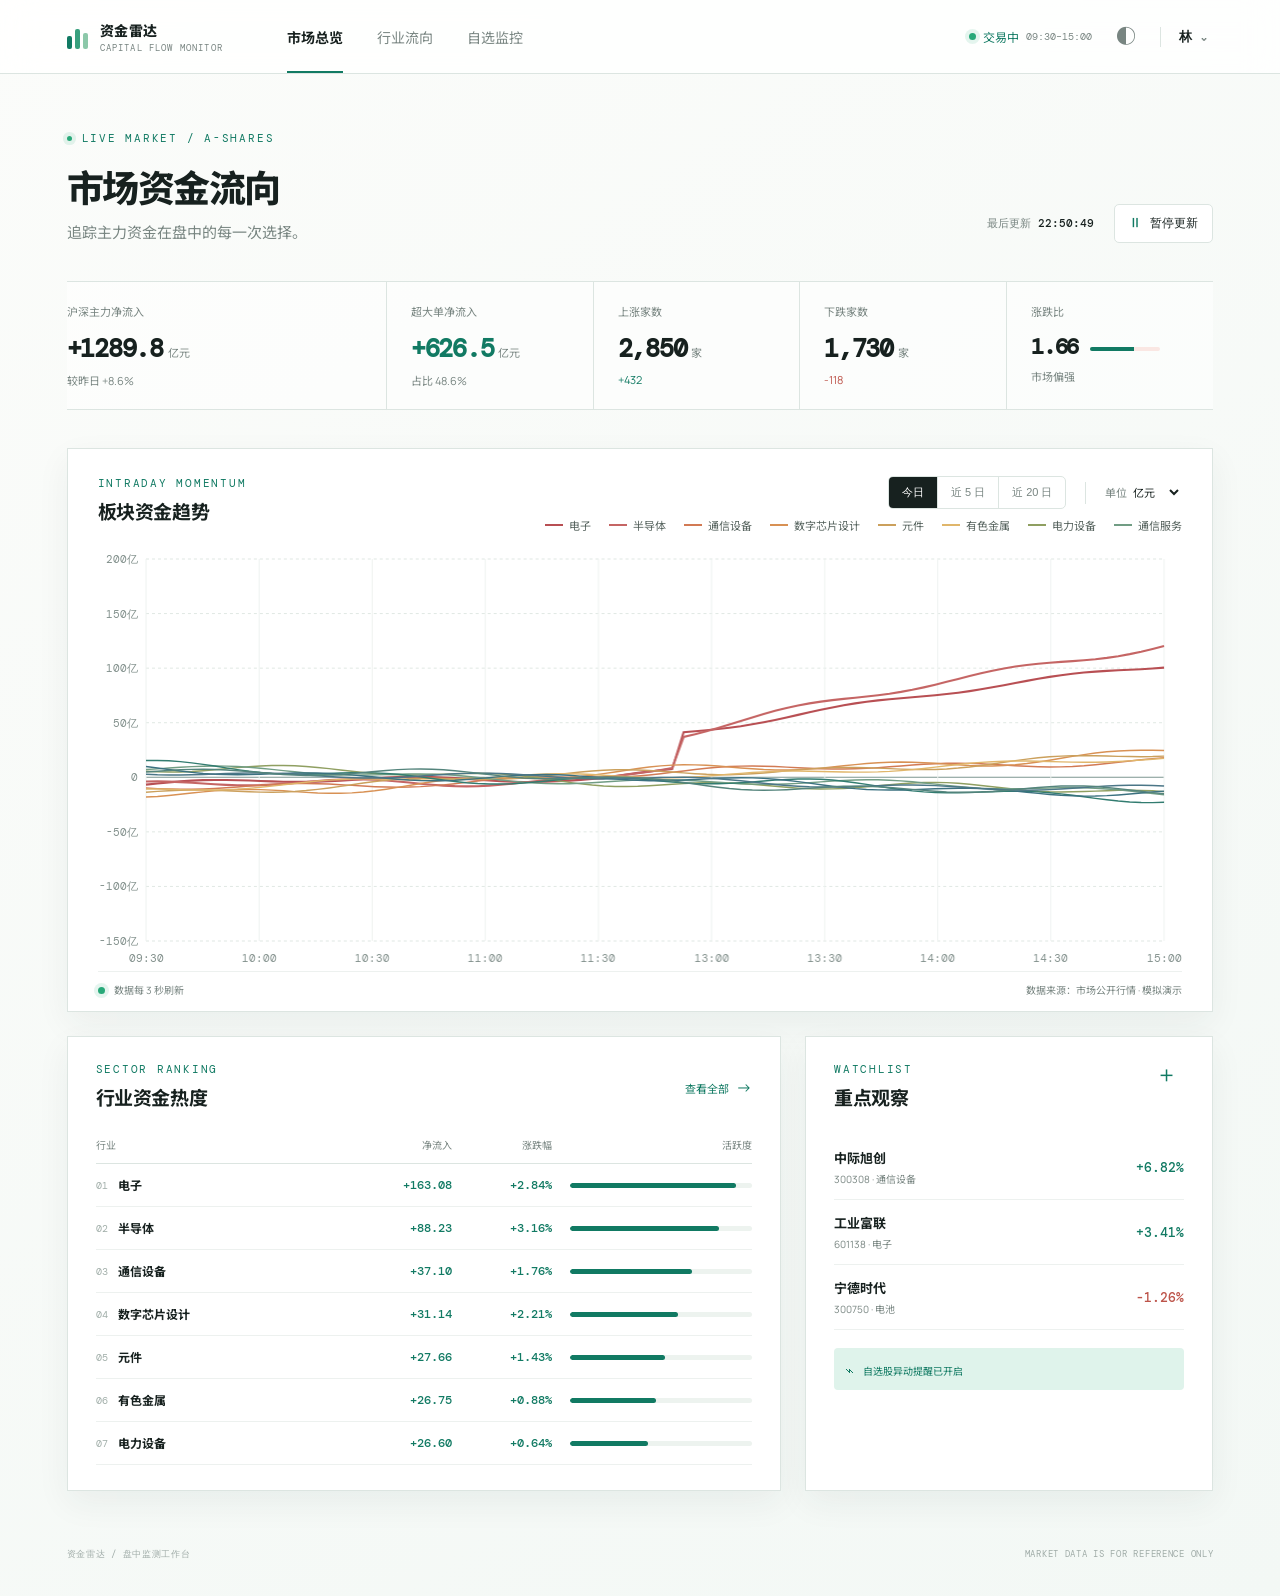
==== dashboard/index.html @ dcb3d4a8 "大盘" ====
<!doctype html>
<html lang="zh-CN">
  <head>
    <meta charset="UTF-8" />
    <meta name="viewport" content="width=device-width, initial-scale=1.0" />
    <title>资金雷达 · 实时市场流向</title>
    <link rel="icon" href="data:image/svg+xml,%3Csvg xmlns='http://www.w3.org/2000/svg' viewBox='0 0 32 32'%3E%3Crect x='4' y='15' width='5' height='13' rx='2' fill='%23117a63'/%3E%3Crect x='13' y='7' width='5' height='21' rx='2' fill='%2338a07e'/%3E%3Crect x='22' y='11' width='5' height='17' rx='2' fill='%238cc8a9'/%3E%3C/svg%3E" />
    <link rel="preconnect" href="https://fonts.googleapis.com" />
    <link rel="preconnect" href="https://fonts.gstatic.com" crossorigin />
    <link href="https://fonts.googleapis.com/css2?family=DM+Mono:wght@400;500&family=Manrope:wght@400;500;600;700;800&family=Noto+Sans+SC:wght@400;500;600;700;900&display=swap" rel="stylesheet" />
    <link rel="stylesheet" href="styles.css" />
  </head>
  <body>
    <div class="app-shell">
      <header class="topbar">
        <div class="brand-lockup">
          <div class="brand-mark"><span></span><span></span><span></span></div>
          <div>
            <div class="brand-name">资金雷达</div>
            <div class="brand-subtitle">CAPITAL FLOW MONITOR</div>
          </div>
        </div>
        <nav class="primary-nav" aria-label="主导航">
          <a class="active" href="#overview">市场总览</a>
          <a href="#sectors">行业流向</a>
          <a href="#watchlist">自选监控</a>
        </nav>
        <div class="top-actions">
          <div class="market-status"><i></i><span>交易中</span><b>09:30–15:00</b></div>
          <button class="icon-button" id="themeToggle" aria-label="切换主题" title="切换主题">◐</button>
          <button class="profile-button" aria-label="账户设置">林 <span>⌄</span></button>
        </div>
      </header>

      <main id="overview" class="workspace">
        <section class="page-intro">
          <div>
            <div class="eyebrow"><span class="pulse-dot"></span> LIVE MARKET / A-SHARES</div>
            <h1>市场资金流向</h1>
            <p>追踪主力资金在盘中的每一次选择。</p>
          </div>
          <div class="intro-right">
            <div class="update-copy">最后更新 <strong id="lastUpdated">13:55:06</strong></div>
            <button class="outline-button" id="pauseButton"><span class="pause-icon">Ⅱ</span><span id="pauseLabel">暂停更新</span></button>
          </div>
        </section>

        <section class="metric-strip" aria-label="市场关键指标">
          <div class="metric metric-primary"><span>沪深主力净流入</span><strong id="totalFlow">+1,286.4</strong><em>亿元</em><small id="totalFlowChange">较昨日 +8.6%</small></div>
          <div class="metric"><span>超大单净流入</span><strong class="positive" id="largeOrder">+624.8</strong><em>亿元</em><small>占比 48.6%</small></div>
          <div class="metric"><span>上涨家数</span><strong id="upCount">2,841</strong><em>家</em><small class="positive">+432</small></div>
          <div class="metric"><span>下跌家数</span><strong id="downCount">1,724</strong><em>家</em><small class="negative">-118</small></div>
          <div class="metric breadth"><span>涨跌比</span><strong id="breadth">1.65</strong><div class="breadth-bar"><i></i></div><small>市场偏强</small></div>
        </section>

        <section class="chart-panel">
          <div class="panel-toolbar">
            <div>
              <div class="section-kicker">INTRADAY MOMENTUM</div>
              <h2>板块资金趋势</h2>
            </div>
            <div class="chart-controls">
              <div class="control-group" role="group" aria-label="时间范围"><button class="time-tab active" data-range="today">今日</button><button class="time-tab" data-range="week">近 5 日</button><button class="time-tab" data-range="month">近 20 日</button></div>
              <div class="control-divider"></div>
              <label class="select-control">单位 <select id="unitSelect"><option value="hundred">亿元</option><option value="billion">十亿元</option></select></label>
            </div>
          </div>
          <div class="legend" id="legend"></div>
          <div class="chart-wrap" id="chartWrap"><canvas id="flowChart"></canvas><div class="chart-tooltip" id="chartTooltip"></div></div>
          <div class="chart-footer"><span><i class="live-dot"></i> 数据每 3 秒刷新</span><span>数据来源：市场公开行情 · 模拟演示</span></div>
        </section>

        <section id="sectors" class="lower-grid">
          <div class="ranking-panel">
            <div class="panel-heading"><div><div class="section-kicker">SECTOR RANKING</div><h2>行业资金热度</h2></div><a href="#sectors">查看全部 <span>→</span></a></div>
            <div class="table-head"><span>行业</span><span>净流入</span><span>涨跌幅</span><span>活跃度</span></div>
            <div class="sector-list" id="sectorList"></div>
          </div>
          <aside id="watchlist" class="watch-panel">
            <div class="panel-heading"><div><div class="section-kicker">WATCHLIST</div><h2>重点观察</h2></div><button class="add-button" id="addWatch" aria-label="添加观察项" title="添加观察项">＋</button></div>
            <div class="watch-list">
              <div class="watch-item"><div><b>中际旭创</b><small>300308 · 通信设备</small></div><strong class="positive">+6.82%</strong></div>
              <div class="watch-item"><div><b>工业富联</b><small>601138 · 电子</small></div><strong class="positive">+3.41%</strong></div>
              <div class="watch-item"><div><b>宁德时代</b><small>300750 · 电池</small></div><strong class="negative">-1.26%</strong></div>
            </div>
            <div class="watch-note"><span>⌁</span> 自选股异动提醒已开启</div>
          </aside>
        </section>
      </main>
      <footer class="footer"><span>资金雷达 / 盘中监测工作台</span><span>MARKET DATA IS FOR REFERENCE ONLY</span></footer>
    </div>
    <script src="app.js"></script>
  </body>
</html>
---- dashboard/styles.css ----
:root{--ink:#17211f;--muted:#788581;--line:#dce5e1;--paper:#f8faf8;--panel:#fff;--green:#117a63;--green-soft:#dff3eb;--red:#bd544a;--red-soft:#fae7e3;--yellow:#c88b33;--shadow:0 12px 32px rgba(30,57,49,.06)}
*{box-sizing:border-box}html{scroll-behavior:smooth}body{margin:0;background:var(--paper);color:var(--ink);font-family:"Manrope","Noto Sans SC",sans-serif;font-size:14px}.app-shell{min-height:100vh;background:linear-gradient(145deg,#fbfcfa 0%,#f3f8f5 100%)}.topbar{height:74px;padding:0 5.2vw;border-bottom:1px solid var(--line);display:flex;align-items:center;gap:64px;background:rgba(255,255,255,.82);backdrop-filter:blur(16px);position:sticky;top:0;z-index:5}.brand-lockup{display:flex;align-items:center;gap:12px}.brand-mark{display:flex;gap:3px;align-items:end;height:24px}.brand-mark span{display:block;width:5px;background:var(--green);border-radius:2px}.brand-mark span:nth-child(1){height:13px}.brand-mark span:nth-child(2){height:20px;background:#38a07e}.brand-mark span:nth-child(3){height:16px;background:#8cc8a9}.brand-name{font-weight:800;letter-spacing:.04em}.brand-subtitle{font:9px "DM Mono",monospace;color:var(--muted);letter-spacing:.13em;margin-top:2px}.primary-nav{display:flex;gap:34px;height:100%;align-items:center}.primary-nav a{height:100%;display:grid;place-items:center;color:var(--muted);text-decoration:none;position:relative}.primary-nav a.active{color:var(--ink);font-weight:700}.primary-nav a.active:after{content:"";height:2px;background:var(--green);left:0;right:0;bottom:0;position:absolute}.top-actions{margin-left:auto;display:flex;align-items:center;gap:18px}.market-status{display:flex;align-items:center;gap:7px;color:var(--green);font-size:12px}.market-status i,.pulse-dot,.live-dot{width:7px;height:7px;background:#28a979;border-radius:50%;display:inline-block;box-shadow:0 0 0 4px rgba(40,169,121,.12)}.market-status b{font:10px "DM Mono",monospace;color:var(--muted);font-weight:400}.icon-button,.profile-button,.add-button{border:0;background:none;color:var(--muted);cursor:pointer}.icon-button{font-size:20px}.profile-button{border-left:1px solid var(--line);padding-left:18px;color:var(--ink);font-weight:700}.profile-button span{color:var(--muted);margin-left:5px}.workspace{max-width:1380px;margin:0 auto;padding:57px 5.2vw 32px}.page-intro{display:flex;justify-content:space-between;align-items:end;margin-bottom:38px}.eyebrow,.section-kicker{font:11px "DM Mono",monospace;color:var(--green);letter-spacing:.16em}.eyebrow{display:flex;gap:10px;align-items:center;margin-bottom:14px}.pulse-dot{width:5px;height:5px}.page-intro h1{font-size:37px;letter-spacing:-.04em;margin:0 0 8px;font-weight:800}.page-intro p{margin:0;color:var(--muted);font-size:15px}.intro-right{display:flex;align-items:center;gap:20px}.update-copy{font:11px "DM Mono",monospace;color:var(--muted)}.update-copy strong{color:var(--ink);font-weight:500}.outline-button{border:1px solid var(--line);border-radius:5px;background:var(--panel);padding:10px 14px;color:var(--ink);font-size:12px;cursor:pointer;display:flex;gap:9px;align-items:center}.pause-icon{color:var(--green);font-weight:700}.metric-strip{display:grid;grid-template-columns:1.55fr repeat(4,1fr);border-top:1px solid var(--line);border-bottom:1px solid var(--line);background:rgba(255,255,255,.45);margin-bottom:38px}.metric{padding:21px 24px;border-right:1px solid var(--line);min-height:108px}.metric:first-child{padding-left:0}.metric:last-child{border:0}.metric span,.metric small{display:block;color:var(--muted);font-size:11px}.metric strong{font:700 25px "DM Mono",monospace;display:inline-block;margin-top:13px;letter-spacing:-.05em}.metric em{font-style:normal;color:var(--muted);font-size:11px;margin-left:5px}.metric small{margin-top:7px}.positive{color:var(--green)!important}.negative{color:var(--red)!important}.breadth strong{font-size:22px}.breadth-bar{display:inline-block;width:70px;height:4px;background:var(--red-soft);vertical-align:middle;margin:0 0 2px 12px;border-radius:4px;overflow:hidden}.breadth-bar i{display:block;width:62%;height:100%;background:var(--green)}.chart-panel,.ranking-panel,.watch-panel{background:var(--panel);border:1px solid var(--line);box-shadow:var(--shadow)}.chart-panel{padding:27px 30px 14px}.panel-toolbar,.panel-heading{display:flex;justify-content:space-between;align-items:flex-start}.panel-toolbar h2,.panel-heading h2{font-size:19px;margin:7px 0 0;letter-spacing:-.02em}.chart-controls{display:flex;align-items:center;gap:19px}.control-group{display:flex;border:1px solid var(--line);border-radius:5px;overflow:hidden}.time-tab{border:0;border-right:1px solid var(--line);padding:8px 13px;background:transparent;color:var(--muted);font-size:11px;cursor:pointer}.time-tab:last-child{border:0}.time-tab.active{background:var(--ink);color:#fff}.control-divider{width:1px;height:22px;background:var(--line)}.select-control{font-size:11px;color:var(--muted)}select{border:0;background:transparent;color:var(--ink);font:inherit;cursor:pointer}.legend{display:flex;gap:18px;justify-content:flex-end;margin-top:-8px;margin-bottom:8px;flex-wrap:wrap}.legend-item{display:flex;align-items:center;gap:6px;color:#56635e;font-size:11px}.legend-item i{width:18px;height:2px;display:inline-block}.chart-wrap{height:430px;position:relative}.chart-wrap canvas{width:100%;height:100%;display:block}.chart-tooltip{display:none;position:absolute;pointer-events:none;background:rgba(23,33,31,.94);color:#fff;border-radius:4px;padding:10px 12px;font:11px "DM Mono",monospace;line-height:1.8;min-width:126px;z-index:2}.chart-footer{display:flex;justify-content:space-between;color:var(--muted);font-size:10px;padding-top:10px;border-top:1px solid #edf1ef}.chart-footer i{margin-right:7px}.lower-grid{display:grid;grid-template-columns:1.75fr 1fr;gap:24px;margin-top:24px}.ranking-panel,.watch-panel{padding:25px 28px}.panel-heading a{font-size:11px;color:var(--green);text-decoration:none;margin-top:14px}.panel-heading a span{font-size:16px;margin-left:5px}.table-head,.sector-row{display:grid;grid-template-columns:1.5fr 1fr .7fr 1.4fr;align-items:center}.table-head{color:var(--muted);font-size:10px;border-bottom:1px solid var(--line);padding:26px 0 11px}.table-head span:not(:first-child){text-align:right}.sector-row{padding:12px 0;border-bottom:1px solid #edf1ef;font-size:12px}.sector-name{display:flex;align-items:center;gap:10px}.sector-index{font:10px "DM Mono",monospace;color:#a1aea9}.flow-num,.change{text-align:right;font:500 12px "DM Mono",monospace}.mini-bar{height:5px;background:#edf3ef;border-radius:5px;margin-left:18px;overflow:hidden}.mini-bar i{display:block;height:100%;border-radius:5px;background:var(--green)}.mini-bar i.out{background:var(--red)}.watch-panel{min-height:270px}.add-button{font-size:23px;color:var(--green);line-height:1}.watch-list{margin-top:24px}.watch-item{display:flex;justify-content:space-between;align-items:center;padding:13px 0;border-bottom:1px solid #edf1ef}.watch-item b{font-size:13px;display:block}.watch-item small{color:var(--muted);font-size:10px;display:block;margin-top:4px}.watch-item strong{font:500 13px "DM Mono",monospace}.watch-note{background:var(--green-soft);color:var(--green);font-size:10px;margin-top:18px;padding:10px 12px;border-radius:4px}.watch-note span{font-size:16px;margin-right:7px}.footer{max-width:1380px;margin:0 auto;padding:25px 5.2vw 35px;color:#a0aca8;display:flex;justify-content:space-between;font:9px "DM Mono",monospace;letter-spacing:.08em}@media(max-width:900px){.topbar{padding:0 22px;gap:26px}.primary-nav{display:none}.workspace{padding:35px 22px 20px}.page-intro{align-items:flex-start;gap:25px}.intro-right{flex-direction:column;align-items:flex-end;gap:12px}.metric-strip{grid-template-columns:repeat(2,1fr)}.metric:first-child{grid-column:span 2;padding-left:24px}.metric:nth-child(2){padding-left:0}.metric:nth-child(2),.metric:nth-child(4){border-right:0}.metric{padding:17px 16px}.chart-panel{padding:22px 18px 13px;overflow:hidden}.panel-toolbar{display:block}.chart-controls{margin-top:18px;justify-content:space-between}.legend{justify-content:flex-start;margin-top:20px}.chart-wrap{height:360px}.lower-grid{grid-template-columns:1fr}.footer{padding-left:22px;padding-right:22px;gap:20px;line-height:1.6}.footer span:last-child{text-align:right}}@media(max-width:540px){.topbar{height:64px}.market-status b{display:none}.brand-subtitle{display:none}.page-intro{display:block}.page-intro h1{font-size:32px}.intro-right{margin-top:22px;align-items:flex-start}.metric strong{font-size:21px}.chart-controls{gap:8px}.time-tab{padding:8px 9px}.control-divider{display:none}.ranking-panel,.watch-panel{padding:22px 18px}.table-head,.sector-row{grid-template-columns:1.25fr .9fr .8fr 1fr}.mini-bar{margin-left:8px}.footer{font-size:8px}.footer span:first-child{max-width:130px}}
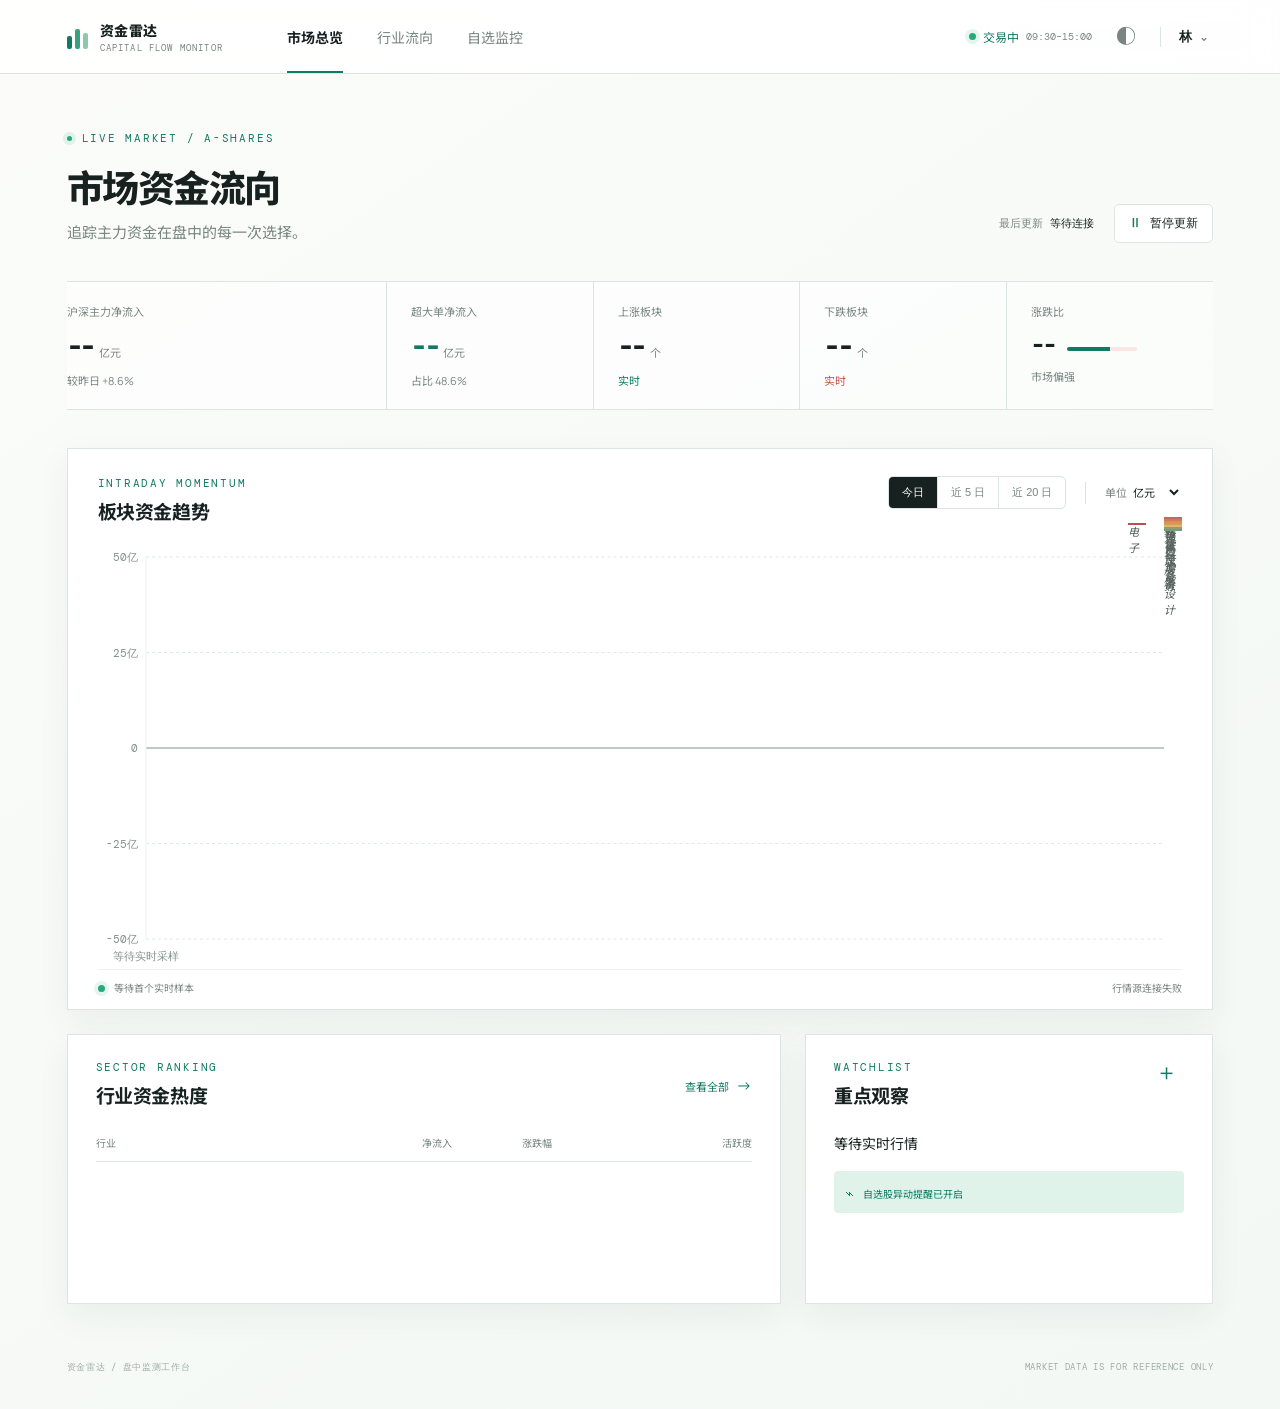
==== commit b6f4e70e: "大盘" ====
--- a/dashboard/index.html
+++ b/dashboard/index.html
@@ -48,8 +48,8 @@
         <section class="metric-strip" aria-label="市场关键指标">
           <div class="metric metric-primary"><span>沪深主力净流入</span><strong id="totalFlow">+1,286.4</strong><em>亿元</em><small id="totalFlowChange">较昨日 +8.6%</small></div>
           <div class="metric"><span>超大单净流入</span><strong class="positive" id="largeOrder">+624.8</strong><em>亿元</em><small>占比 48.6%</small></div>
-          <div class="metric"><span>上涨家数</span><strong id="upCount">2,841</strong><em>家</em><small class="positive">+432</small></div>
-          <div class="metric"><span>下跌家数</span><strong id="downCount">1,724</strong><em>家</em><small class="negative">-118</small></div>
+          <div class="metric"><span>上涨板块</span><strong id="upCount">--</strong><em>个</em><small class="positive">实时</small></div>
+          <div class="metric"><span>下跌板块</span><strong id="downCount">--</strong><em>个</em><small class="negative">实时</small></div>
           <div class="metric breadth"><span>涨跌比</span><strong id="breadth">1.65</strong><div class="breadth-bar"><i></i></div><small>市场偏强</small></div>
         </section>
 
@@ -67,7 +67,7 @@
           </div>
           <div class="legend" id="legend"></div>
           <div class="chart-wrap" id="chartWrap"><canvas id="flowChart"></canvas><div class="chart-tooltip" id="chartTooltip"></div></div>
-          <div class="chart-footer"><span><i class="live-dot"></i> 数据每 3 秒刷新</span><span>数据来源：市场公开行情 · 模拟演示</span></div>
+          <div class="chart-footer"><span><i class="live-dot"></i> <span id="chartStatus">等待实时采样</span></span><span id="dataSource">数据来源：东方财富公开行情</span></div>
         </section>
 
         <section id="sectors" class="lower-grid">
@@ -78,11 +78,7 @@
           </div>
           <aside id="watchlist" class="watch-panel">
             <div class="panel-heading"><div><div class="section-kicker">WATCHLIST</div><h2>重点观察</h2></div><button class="add-button" id="addWatch" aria-label="添加观察项" title="添加观察项">＋</button></div>
-            <div class="watch-list">
-              <div class="watch-item"><div><b>中际旭创</b><small>300308 · 通信设备</small></div><strong class="positive">+6.82%</strong></div>
-              <div class="watch-item"><div><b>工业富联</b><small>601138 · 电子</small></div><strong class="positive">+3.41%</strong></div>
-              <div class="watch-item"><div><b>宁德时代</b><small>300750 · 电池</small></div><strong class="negative">-1.26%</strong></div>
-            </div>
+            <div class="watch-list" id="watchList"></div>
             <div class="watch-note"><span>⌁</span> 自选股异动提醒已开启</div>
           </aside>
         </section>
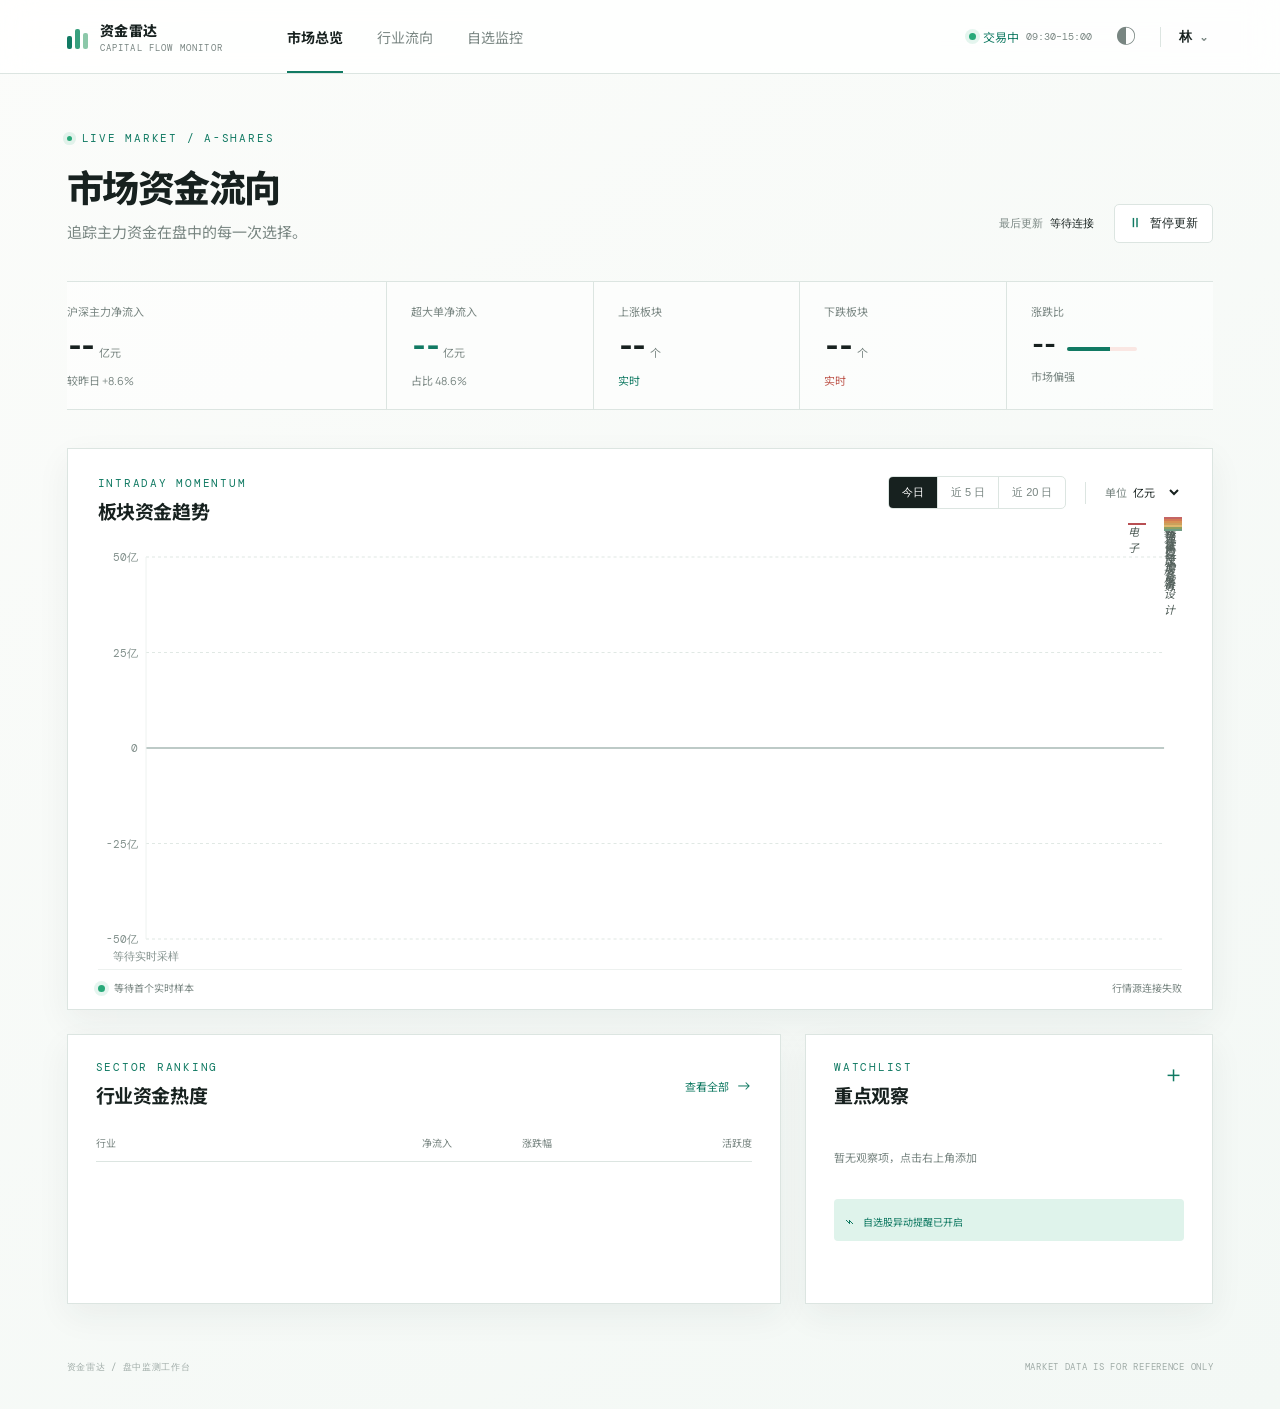
==== commit 64f22bd9: "feat(watchlist): implement watchlist functionality" ====
--- a/dashboard/index.html
+++ b/dashboard/index.html
@@ -9,6 +9,7 @@
     <link rel="preconnect" href="https://fonts.gstatic.com" crossorigin />
     <link href="https://fonts.googleapis.com/css2?family=DM+Mono:wght@400;500&family=Manrope:wght@400;500;600;700;800&family=Noto+Sans+SC:wght@400;500;600;700;900&display=swap" rel="stylesheet" />
     <link rel="stylesheet" href="styles.css" />
+    <link rel="stylesheet" href="watchlist.css" />
   </head>
   <body>
     <div class="app-shell">
@@ -78,6 +79,12 @@
           </div>
           <aside id="watchlist" class="watch-panel">
             <div class="panel-heading"><div><div class="section-kicker">WATCHLIST</div><h2>重点观察</h2></div><button class="add-button" id="addWatch" aria-label="添加观察项" title="添加观察项">＋</button></div>
+            <form class="watch-form" id="watchForm" hidden>
+              <label><span>股票代码</span><input id="watchCode" name="code" inputmode="numeric" maxlength="6" pattern="[0-9]{6}" placeholder="例如 600519" required /></label>
+              <label><span>所属行业（选填）</span><input id="watchSector" name="sector" maxlength="20" placeholder="例如 白酒" /></label>
+              <div class="watch-form-actions"><button type="button" id="cancelWatch">取消</button><button type="submit">保存</button></div>
+              <p class="watch-feedback" id="watchFeedback" aria-live="polite"></p>
+            </form>
             <div class="watch-list" id="watchList"></div>
             <div class="watch-note"><span>⌁</span> 自选股异动提醒已开启</div>
           </aside>
--- a/dashboard/watchlist.css
+++ b/dashboard/watchlist.css
@@ -0,0 +1,131 @@
+.add-button {
+  width: 28px;
+  height: 28px;
+}
+
+.watch-form {
+  display: grid;
+  grid-template-columns: 1fr 1fr;
+  gap: 10px 12px;
+  margin-top: 20px;
+  padding: 16px 0;
+  border-top: 1px solid var(--line);
+  border-bottom: 1px solid var(--line);
+}
+
+.watch-form[hidden] {
+  display: none;
+}
+
+.watch-form label span {
+  display: block;
+  margin-bottom: 6px;
+  color: var(--muted);
+  font-size: 10px;
+}
+
+.watch-form input {
+  width: 100%;
+  height: 36px;
+  padding: 0 10px;
+  border: 1px solid var(--line);
+  border-radius: 4px;
+  outline: none;
+  background: var(--paper);
+  color: var(--ink);
+  font: 12px "DM Mono", monospace;
+}
+
+.watch-form input:focus {
+  border-color: var(--green);
+  box-shadow: 0 0 0 2px rgba(17, 122, 99, 0.1);
+}
+
+.watch-form-actions {
+  grid-column: 1 / -1;
+  display: flex;
+  justify-content: flex-end;
+  gap: 8px;
+}
+
+.watch-form-actions button {
+  height: 32px;
+  padding: 0 13px;
+  border: 1px solid var(--line);
+  border-radius: 4px;
+  background: transparent;
+  color: var(--muted);
+  cursor: pointer;
+}
+
+.watch-form-actions button[type="submit"] {
+  border-color: var(--green);
+  background: var(--green);
+  color: #fff;
+}
+
+.watch-form-actions button:disabled {
+  opacity: 0.5;
+  cursor: wait;
+}
+
+.watch-feedback {
+  grid-column: 1 / -1;
+  min-height: 14px;
+  margin: 0;
+  color: var(--red);
+  font-size: 10px;
+}
+
+.watch-item-actions {
+  display: flex;
+  align-items: center;
+  gap: 10px;
+}
+
+.watch-pending {
+  color: var(--muted);
+}
+
+.remove-watch {
+  width: 24px;
+  height: 24px;
+  border: 0;
+  background: transparent;
+  color: var(--muted);
+  font-size: 18px;
+  line-height: 1;
+  cursor: pointer;
+  opacity: 0;
+  transition: opacity 0.15s, color 0.15s;
+}
+
+.watch-item:hover .remove-watch,
+.remove-watch:focus {
+  opacity: 1;
+}
+
+.remove-watch:hover {
+  color: var(--red);
+}
+
+.watch-empty {
+  padding: 16px 0;
+  color: var(--muted);
+  font-size: 11px;
+}
+
+@media (max-width: 540px) {
+  .watch-form {
+    grid-template-columns: 1fr;
+  }
+
+  .watch-form-actions,
+  .watch-feedback {
+    grid-column: 1;
+  }
+
+  .remove-watch {
+    opacity: 1;
+  }
+}
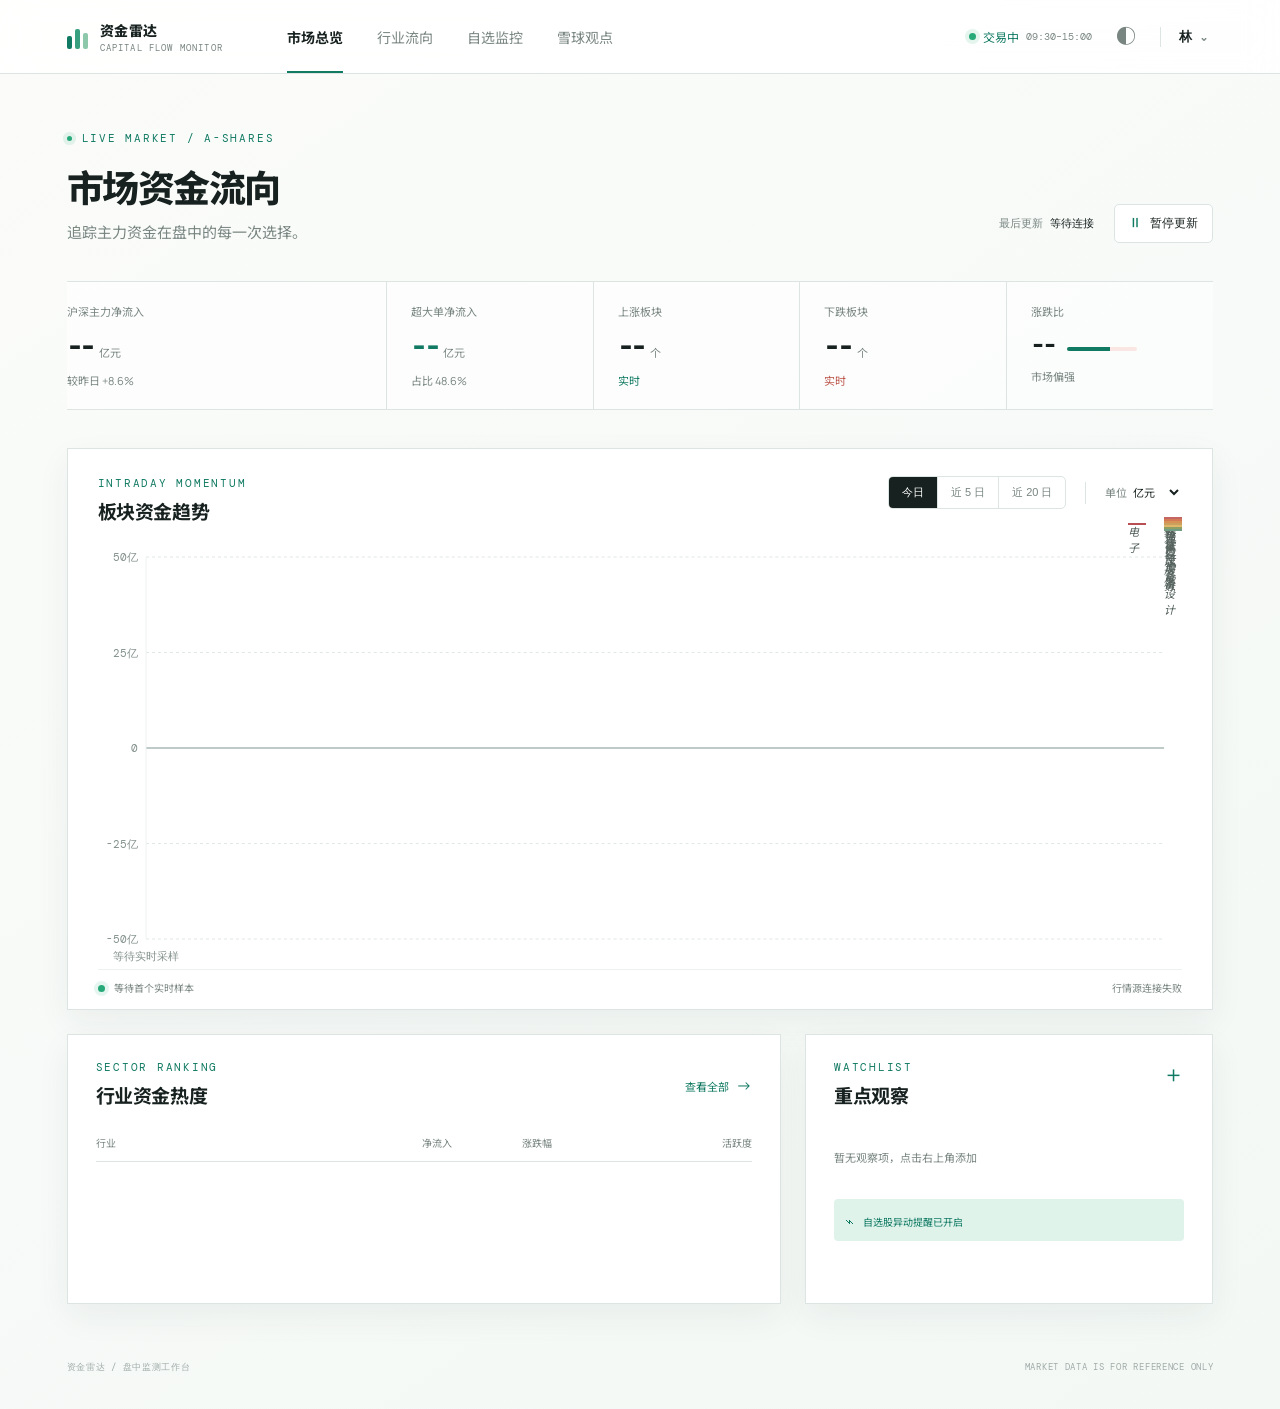
==== commit 26e7a5f7: "feat: add YouTube subtitles export extension - Introduced a Chrome/Edge extension for exporting YouT" ====
--- a/dashboard/index.html
+++ b/dashboard/index.html
@@ -10,6 +10,8 @@
     <link href="https://fonts.googleapis.com/css2?family=DM+Mono:wght@400;500&family=Manrope:wght@400;500;600;700;800&family=Noto+Sans+SC:wght@400;500;600;700;900&display=swap" rel="stylesheet" />
     <link rel="stylesheet" href="styles.css" />
     <link rel="stylesheet" href="watchlist.css" />
+    <link rel="stylesheet" href="xueqiu.css" />
+    <link rel="stylesheet" href="xueqiu-extra.css" />
   </head>
   <body>
     <div class="app-shell">
@@ -25,6 +27,7 @@
           <a class="active" href="#overview">市场总览</a>
           <a href="#sectors">行业流向</a>
           <a href="#watchlist">自选监控</a>
+          <a href="#xueqiu">雪球观点</a>
         </nav>
         <div class="top-actions">
           <div class="market-status"><i></i><span>交易中</span><b>09:30–15:00</b></div>
@@ -90,6 +93,20 @@
           </aside>
         </section>
       </main>
+      <main id="xueqiu" class="workspace xueqiu-workspace" hidden>
+        <section class="page-intro">
+          <div><div class="eyebrow"><span class="pulse-dot"></span> XUEQIU / OPINION SIGNALS</div><h1>雪球观点分析</h1><p>聚合关注大V的公开发言，识别情绪、主题与个股提及。</p></div>
+          <div class="intro-right"><div class="update-copy">分析更新 <strong id="xueqiuUpdated">--</strong></div><button class="outline-button" id="xueqiuRefresh"><span>↻</span>刷新分析</button></div>
+        </section>
+        <section class="xueqiu-toolbar"><div class="influencer-picker"><span class="section-kicker">MONITORED AUTHORS</span><div id="influencerChips"></div></div><button class="outline-button" id="manageAuthors">＋ 管理大V</button></section>
+        <section class="metric-strip xueqiu-metrics" aria-label="雪球分析指标"><div class="metric metric-primary"><span>观点总量</span><strong id="postCount">--</strong><em>条</em><small id="postScope">最近采样</small></div><div class="metric"><span>看多占比</span><strong class="positive" id="bullishPct">--</strong><em>%</em><small>方向性观点</small></div><div class="metric"><span>覆盖大V</span><strong id="authorCount">--</strong><em>位</em><small>有发言记录</small></div><div class="metric"><span>提及个股</span><strong id="stockCount">--</strong><em>只</em><small>去重统计</small></div><div class="metric breadth"><span>情绪结构</span><strong id="sentimentSummary">--</strong><small>多空 / 中性</small></div></section>
+        <section class="xueqiu-grid">
+          <div class="sentiment-panel"><div class="panel-heading"><div><div class="section-kicker">SENTIMENT PULSE</div><h2>观点情绪脉冲</h2></div><span class="data-badge" id="xueqiuSource">本地样例</span></div><div class="sentiment-visual"><div class="sentiment-ring" id="sentimentRing"><span id="sentimentRingValue">--</span><small>看多</small></div><div class="sentiment-legend" id="sentimentLegend"></div></div><div class="sentiment-note" id="sentimentNote">等待分析数据</div></div>
+          <div class="topic-panel"><div class="panel-heading"><div><div class="section-kicker">MENTIONED THEMES</div><h2>高频主题</h2></div><span class="data-badge">按发言统计</span></div><div class="topic-list" id="topicList"></div></div>
+        </section>
+        <section class="xueqiu-lower"><div class="opinions-panel"><div class="panel-heading"><div><div class="section-kicker">RECENT OPINIONS</div><h2>近期发言</h2></div><label class="opinion-filter">情绪 <select id="sentimentFilter"><option value="all">全部</option><option value="positive">看多</option><option value="neutral">中性</option><option value="negative">看空</option></select></label></div><div id="opinionList" class="opinion-list"></div></div><aside class="authors-panel"><div class="panel-heading"><div><div class="section-kicker">AUTHOR SIGNAL</div><h2>大V信号</h2></div></div><div id="authorList" class="author-list"></div><div class="author-note">分析基于公开发言文本，仅作研究参考</div></aside></section>
+        <section class="import-panel" id="authorManager" hidden><div class="panel-heading"><div><div class="section-kicker">DATA INPUT</div><h2>配置雪球大V</h2></div><button class="icon-button" id="closeAuthorManager" aria-label="关闭">×</button></div><form id="authorForm" class="author-form"><label>用户 ID<input id="authorUid" inputmode="numeric" placeholder="例如 1247347556" required /></label><label>显示名称<input id="authorName" placeholder="例如 价值投资笔记" required /></label><button class="outline-button" type="submit">添加到监控</button></form><p class="form-hint">可在用户主页 URL 中找到数字 ID。采集真实动态需要配置雪球 Cookie；未连接时使用本地样例帮助你校验分析流程。</p><div id="authorManagerList" class="manager-list"></div></section>
+      </main>
       <footer class="footer"><span>资金雷达 / 盘中监测工作台</span><span>MARKET DATA IS FOR REFERENCE ONLY</span></footer>
     </div>
     <script src="app.js"></script>
--- a/dashboard/xueqiu.css
+++ b/dashboard/xueqiu.css
@@ -0,0 +1,3 @@
+.xueqiu-toolbar{display:flex;justify-content:space-between;align-items:flex-end;border-bottom:1px solid var(--line);padding-bottom:22px;margin-bottom:24px}.influencer-picker>span{display:block;margin-bottom:12px}.influencer-picker>div{display:flex;gap:8px;flex-wrap:wrap}.xueqiu-grid,.xueqiu-lower{display:grid;grid-template-columns:1fr 1fr;gap:24px;margin-top:24px}.sentiment-panel,.topic-panel,.opinions-panel,.authors-panel,.import-panel{background:var(--panel);border:1px solid var(--line);box-shadow:var(--shadow);padding:25px 28px}.data-badge{font:10px "DM Mono",monospace;color:var(--muted);border-left:1px solid var(--line);padding-left:12px}.sentiment-visual{display:flex;align-items:center;gap:38px;padding:28px 0 22px}.sentiment-ring{--bullish:50%;width:144px;aspect-ratio:1;border-radius:50%;background:conic-gradient(var(--green) var(--bullish),#e7ece9 0);display:grid;place-content:center;text-align:center;position:relative}.sentiment-ring:after{content:"";position:absolute;inset:12px;background:var(--panel);border-radius:50%}.sentiment-ring span,.sentiment-ring small{position:relative;z-index:1}.sentiment-ring span{font:700 25px "DM Mono",monospace}.sentiment-ring small{color:var(--muted);font-size:10px;margin-top:5px}.sentiment-legend{display:grid;gap:14px;flex:1}.sentiment-legend div{display:flex;align-items:center;gap:9px;color:var(--muted);font-size:12px}.sentiment-legend b{margin-left:auto;font:500 13px "DM Mono",monospace;color:var(--ink)}.dot{display:block;width:7px;height:7px;border-radius:50%;background:#a4b0ac}.dot.positive{background:var(--green)}.dot.negative{background:var(--red)}.sentiment-note,.author-note{border-top:1px solid #edf1ef;padding-top:12px;color:var(--muted);font-size:10px}.topic-list{margin-top:27px}.topic-row{display:grid;grid-template-columns:28px 1fr 1.4fr 46px;align-items:center;gap:10px;padding:12px 0;border-bottom:1px solid #edf1ef}.topic-row>span{font:10px "DM Mono",monospace;color:#a1aea9}.topic-row b{font-size:12px}.topic-row i{height:5px;background:#edf3ef;border-radius:5px;overflow:hidden}.topic-row i em{display:block;height:100%;background:var(--green);border-radius:5px}.topic-row small{font:10px "DM Mono",monospace;color:var(--muted);text-align:right}.opinion-filter{font-size:11px;color:var(--muted)}.opinion-filter select{margin-left:6px;padding:6px 2px;border-bottom:1px solid var(--line)}.opinion-list{margin-top:22px}.opinion-item{padding:16px 0;border-bottom:1px solid #edf1ef}.opinion-item:last-child{border-bottom:0}.opinion-meta{display:flex;align-items:center;gap:12px}.opinion-meta b{font-size:12px}.opinion-meta span{font:10px "DM Mono",monospace;color:var(--muted)}.sentiment-tag{font-size:10px;padding:3px 7px;border-radius:3px;background:#eef2f0;color:var(--muted)}.sentiment-tag.positive{background:var(--green-soft);color:var(--green)!important}.sentiment-tag.negative{background:var(--red-soft);color:var(--red)!important}.opinion-item p{font-size:13px;line-height:1.75;margin:10px 0;color:#35433e}.opinion-bottom{display:flex;gap:7px;align-items:center;flex-wrap:wrap}.stock-tag{font:10px "DM Mono",monospace;color:var(--green);background:var(--green-soft);padding:4px 6px;border-radius:3px}.opinion-bottom a{margin-left:auto;color:var(--muted);font-size:10px;text-decoration:none}.author-list{margin-top:20px}.author-row{display:flex;justify-content:space-between;align-items:center;padding:14px 0;border-bottom:1px solid #edf1ef}.author-row b,.author-row small{display:block}.author-row b{font-size:12px}.author-row small{font:10px "DM Mono",monospace;color:var(--muted);margin-top:4px}.author-row strong{font:500 14px "DM Mono",monospace}.neutral{color:var(--muted)!important}.author-note{margin-top:18px}.import-panel{margin-top:24px}.import-panel[hidden]{display:none}.author-form{display:flex;align-items:flex-end;gap:12px;margin-top:20px}.author-form label{font-size:10px;color:var(--muted);flex:1}.author-form input{display:block;width:100%;height:36px;margin-top:7px;padding:0 10px;border:1px solid var(--line);border-radius:4px;background:var(--paper);color:var(--ink);font:12px "DM Mono",monospace}.form-hint{font-size:10px;color:var(--muted);margin:15px 0}.manager-list{display:flex;gap:8px;flex-wrap:wrap}.manager-list>div{display:flex;align-items:center;gap:8px;border:1px solid var(--line);padding:7px 9px;font-size:11px}.manager-list small{font:10px "DM Mono",monospace;color:var(--muted)}.manager-list button{border:0;background:none;color:var(--muted);font-size:16px;cursor:pointer}.empty-copy{font-size:11px;color:var(--muted);padding:15px 0}.xueqiu-workspace{padding-top:57px}
+@media(max-width:900px){.xueqiu-grid,.xueqiu-lower{grid-template-columns:1fr}.author-form{align-items:stretch;flex-direction:column}.author-form .outline-button{align-self:flex-start}.xueqiu-toolbar{align-items:flex-start;gap:14px;flex-direction:column}.sentiment-visual{padding-top:22px}}
+@media(max-width:540px){.xueqiu-workspace{padding-top:35px}.sentiment-panel,.topic-panel,.opinions-panel,.authors-panel,.import-panel{padding:22px 18px}.sentiment-visual{gap:24px}.sentiment-ring{width:120px}.opinion-meta{gap:8px;flex-wrap:wrap}.opinion-bottom a{margin-left:0}}
--- a/dashboard/xueqiu-extra.css
+++ b/dashboard/xueqiu-extra.css
@@ -0,0 +1 @@
+.author-chip{border:1px solid var(--line);border-radius:4px;background:var(--panel);color:var(--muted);padding:7px 10px;font-size:11px;cursor:pointer}.author-chip.active{border-color:var(--ink);background:var(--ink);color:#fff}
